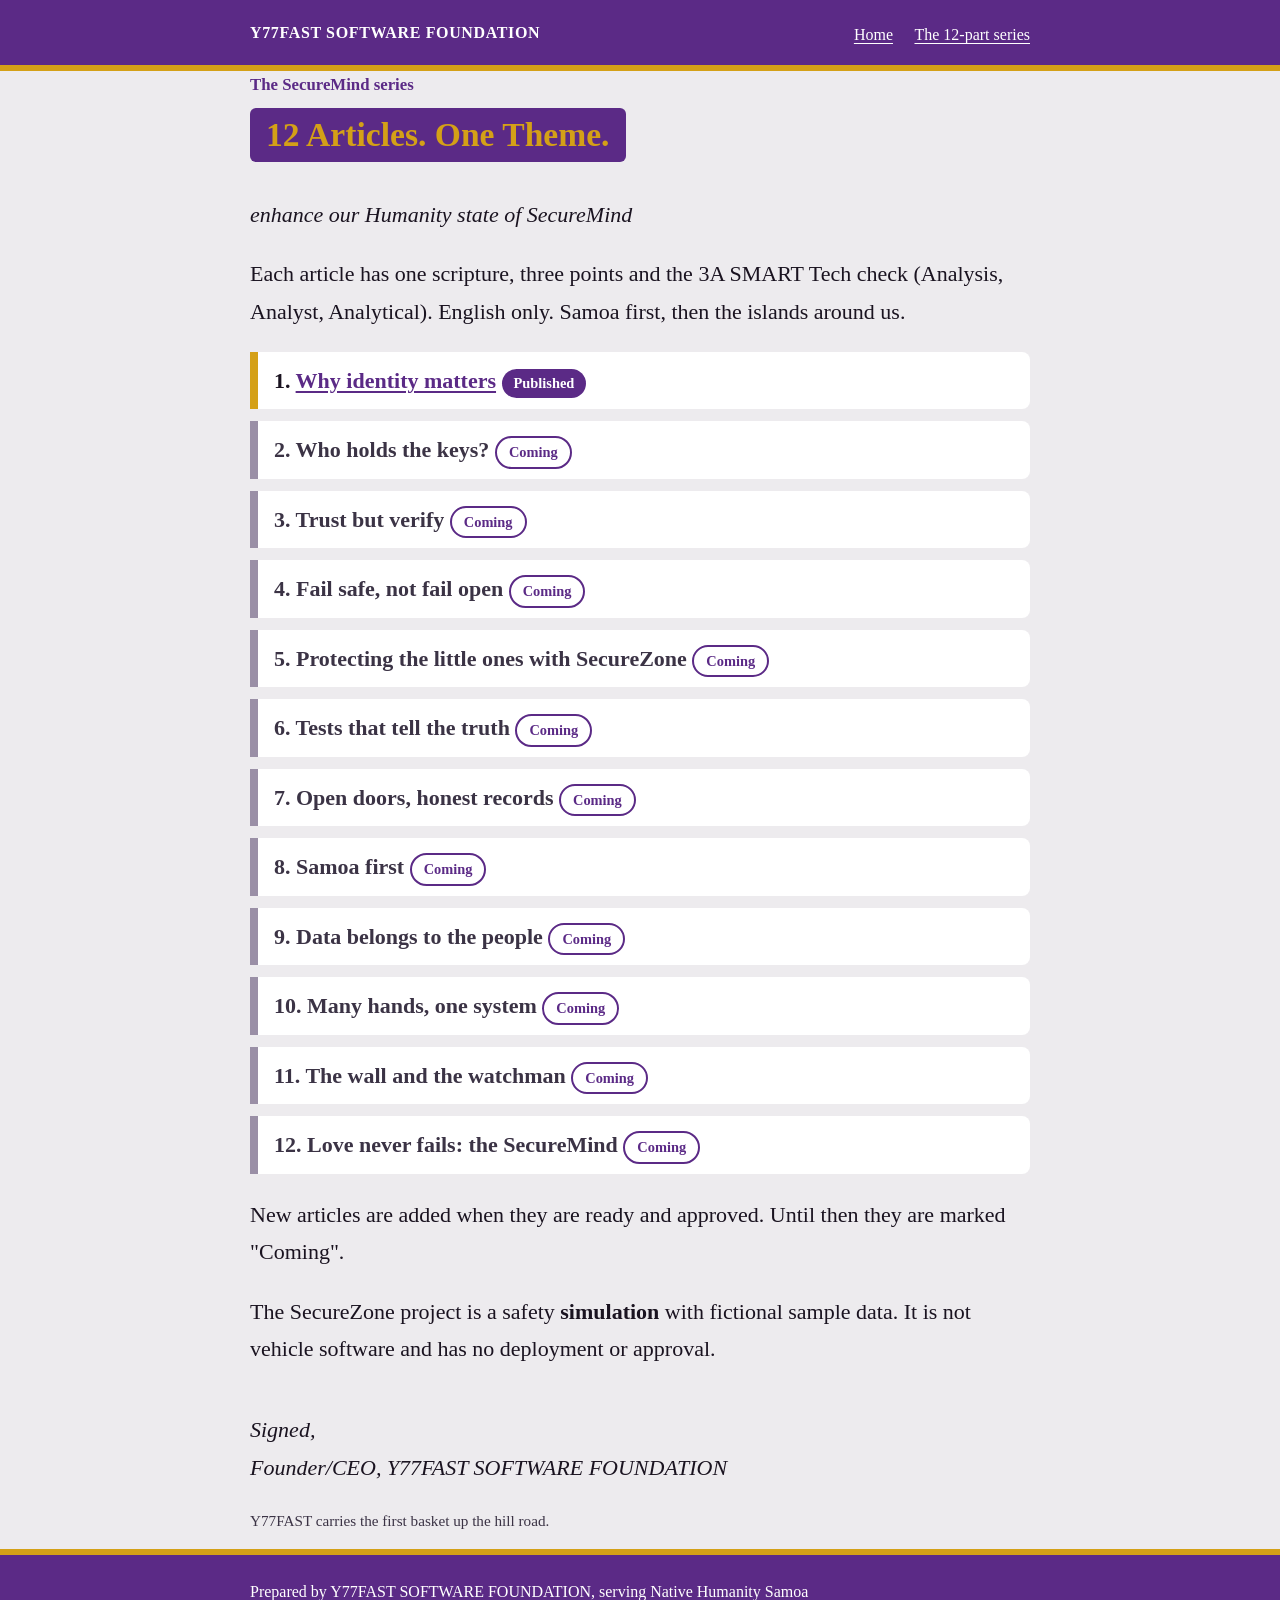
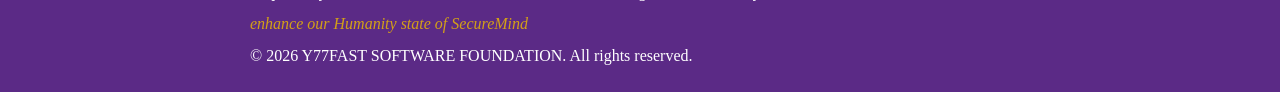
==== series.html @ 17b6fd6f "Launch Y77FAST articles: SecureMind series (Article 1)" ====
<!DOCTYPE html>
<html lang="en">
<!-- Doc ID: Y77F-SER-20261024-3d120c87 -->
<!-- Owner: Favor Figota Taueva, Founder/CEO, Y77FAST SOFTWARE FOUNDATION | © 2026 Y77FAST SOFTWARE FOUNDATION. All rights reserved. -->
<head>
<meta charset="utf-8">
<meta name="viewport" content="width=device-width, initial-scale=1">
<title>The SecureMind Series: 12 Articles | Y77FAST SOFTWARE FOUNDATION</title>
<meta name="description" content="All 12 titles in the SecureMind series from Y77FAST SOFTWARE FOUNDATION. Article 1 is published; the rest are coming.">
<meta name="author" content="Y77FAST SOFTWARE FOUNDATION">
<meta name="owner" content="Favor Figota Taueva, Founder/CEO, Y77FAST SOFTWARE FOUNDATION">
<meta name="copyright" content="© 2026 Y77FAST SOFTWARE FOUNDATION. All rights reserved.">
<meta name="publisher" content="Y77FAST SOFTWARE FOUNDATION">
<meta name="doc-id" content="Y77F-SER-20261024-3d120c87">
<link rel="stylesheet" href="assets/style.css">
</head>
<body>
<a class="skip" href="#main">Skip to content</a>
<header class="site"><div class="wrap">
<a class="brand" href="index.html">Y77FAST SOFTWARE FOUNDATION</a>
<nav aria-label="Main"><a href="index.html">Home</a> <a href="series.html">The 12-part series</a></nav>
</div></header>
<main id="main" class="wrap">
<p class="kicker">The SecureMind series</p>
<h1>12 Articles. One Theme.</h1>
<p><em>enhance our Humanity state of SecureMind</em></p>
<p>Each article has one scripture, three points and the 3A SMART Tech check (Analysis, Analyst, Analytical). English only. Samoa first, then the islands around us.</p>
<ol class="series">
<li><strong>1. <a href="articles/01-why-identity-matters.html">Why identity matters</a></strong> <span class="badge">Published</span></li>
<li class="soon"><strong>2. Who holds the keys?</strong> <span class="badge soon">Coming</span></li>
<li class="soon"><strong>3. Trust but verify</strong> <span class="badge soon">Coming</span></li>
<li class="soon"><strong>4. Fail safe, not fail open</strong> <span class="badge soon">Coming</span></li>
<li class="soon"><strong>5. Protecting the little ones with SecureZone</strong> <span class="badge soon">Coming</span></li>
<li class="soon"><strong>6. Tests that tell the truth</strong> <span class="badge soon">Coming</span></li>
<li class="soon"><strong>7. Open doors, honest records</strong> <span class="badge soon">Coming</span></li>
<li class="soon"><strong>8. Samoa first</strong> <span class="badge soon">Coming</span></li>
<li class="soon"><strong>9. Data belongs to the people</strong> <span class="badge soon">Coming</span></li>
<li class="soon"><strong>10. Many hands, one system</strong> <span class="badge soon">Coming</span></li>
<li class="soon"><strong>11. The wall and the watchman</strong> <span class="badge soon">Coming</span></li>
<li class="soon"><strong>12. Love never fails: the SecureMind</strong> <span class="badge soon">Coming</span></li>
</ol>
<p>New articles are added when they are ready and approved. Until then they are marked "Coming".</p>
<p>The SecureZone project is a safety <strong>simulation</strong> with fictional sample data. It is not vehicle software and has no deployment or approval.</p>
<p class="sig">Signed,<br>Founder/CEO, Y77FAST SOFTWARE FOUNDATION</p>
<p class="mark">Y77FAST carries the first basket up the hill road.</p>
</main>
<footer class="site"><div class="wrap">
<p class="prep">Prepared by Y77FAST SOFTWARE FOUNDATION, serving Native Humanity Samoa</p>
<p class="theme">enhance our Humanity state of SecureMind</p>
<p class="copy">© 2026 Y77FAST SOFTWARE FOUNDATION. All rights reserved.</p>
</div></footer>
</body>
</html>
---- assets/style.css ----
/* Doc ID: Y77F-CSS-20261024 | © 2026 Y77FAST SOFTWARE FOUNDATION. All rights reserved. */
:root{--bg:#EDEBEE;--ink:#1A1320;--gold:#D4A017;--purple:#5B2A86;--card:#FFFFFF}
*{box-sizing:border-box}
html{font-size:100%}
body{margin:0;background:var(--bg);color:var(--ink);font-family:Georgia,"Times New Roman",serif;font-size:22px;line-height:1.7}
.wrap{max-width:820px;margin:0 auto;padding:0 20px}
.skip{position:absolute;left:-999px}.skip:focus{left:10px;top:10px;background:#fff;padding:8px;z-index:9}
header.site{background:var(--purple);border-bottom:6px solid var(--gold)}
header.site .wrap{display:flex;flex-wrap:wrap;justify-content:space-between;align-items:center;gap:8px 24px;padding-top:14px;padding-bottom:14px}
.brand{color:#fff;font-weight:700;text-decoration:none;font-size:1.0rem;letter-spacing:.04em}
nav a{color:#fff;font-size:1rem;margin-left:16px;text-decoration:underline}
nav a:hover,nav a:focus{background:var(--gold);color:#1A1320}
main{padding-top:28px;padding-bottom:40px}
h1{color:var(--gold);background:var(--purple);display:inline-block;padding:6px 16px;border-radius:6px;font-size:2.1rem;line-height:1.25;margin:8px 0 12px}
h2{color:var(--purple);font-size:1.6rem;line-height:1.3;margin:2em 0 .4em;border-bottom:3px solid var(--gold);padding-bottom:4px}
h3{color:var(--purple);font-size:1.3rem}
p,li{max-width:70ch}
a{color:var(--purple);text-decoration:underline;text-underline-offset:3px}
a:hover,a:focus{background:var(--gold);color:#1A1320}
a:focus-visible,button:focus-visible{outline:3px solid var(--purple);outline-offset:2px}
.kicker{color:var(--purple);font-weight:700;font-size:1.05rem;margin:0}
blockquote{margin:1.2em 0;padding:14px 20px;background:var(--card);border-left:8px solid var(--gold);border-radius:0 8px 8px 0}
blockquote p{margin:.3em 0}
pre{background:#1A1320;color:#F5F0FA;padding:16px;border-radius:8px;overflow-x:auto;font-size:.8rem;line-height:1.5}
code{font-family:Consolas,Menlo,monospace;font-size:.85em}
p code,li code{background:#fff;padding:1px 6px;border-radius:4px}
table{border-collapse:collapse;width:100%;background:var(--card);margin:1em 0;font-size:1rem}
th,td{border:2px solid var(--purple);padding:10px 12px;text-align:left;vertical-align:top}
th{background:var(--purple);color:#fff}
hr{border:0;border-top:3px solid var(--gold);margin:2em 0}
.card{background:var(--card);border:2px solid var(--purple);border-radius:10px;padding:16px 22px;margin:20px 0}
.badge{display:inline-block;background:var(--purple);color:#fff;font-weight:700;font-size:.9rem;padding:2px 12px;border-radius:999px}
.badge.soon{background:#fff;color:var(--purple);border:2px solid var(--purple)}
ol.series{padding-left:0;list-style:none}
ol.series li{background:var(--card);border-left:8px solid var(--gold);margin:12px 0;padding:10px 16px;border-radius:0 8px 8px 0;max-width:none}
ol.series li.soon{border-left-color:#9a8fa6;color:#3b3345}
.sig{margin-top:2em;font-style:italic}
footer.site{background:var(--purple);color:#fff;border-top:6px solid var(--gold);padding:18px 0;font-size:1rem}
footer.site p{margin:.3em 0}
footer.site .theme{font-style:italic;color:var(--gold)}
@media (max-width:600px){body{font-size:20px}h1{font-size:1.7rem}h2{font-size:1.4rem}nav a{margin-left:0;margin-right:14px}}
.mark{font-size:.95rem;color:#3b3345}
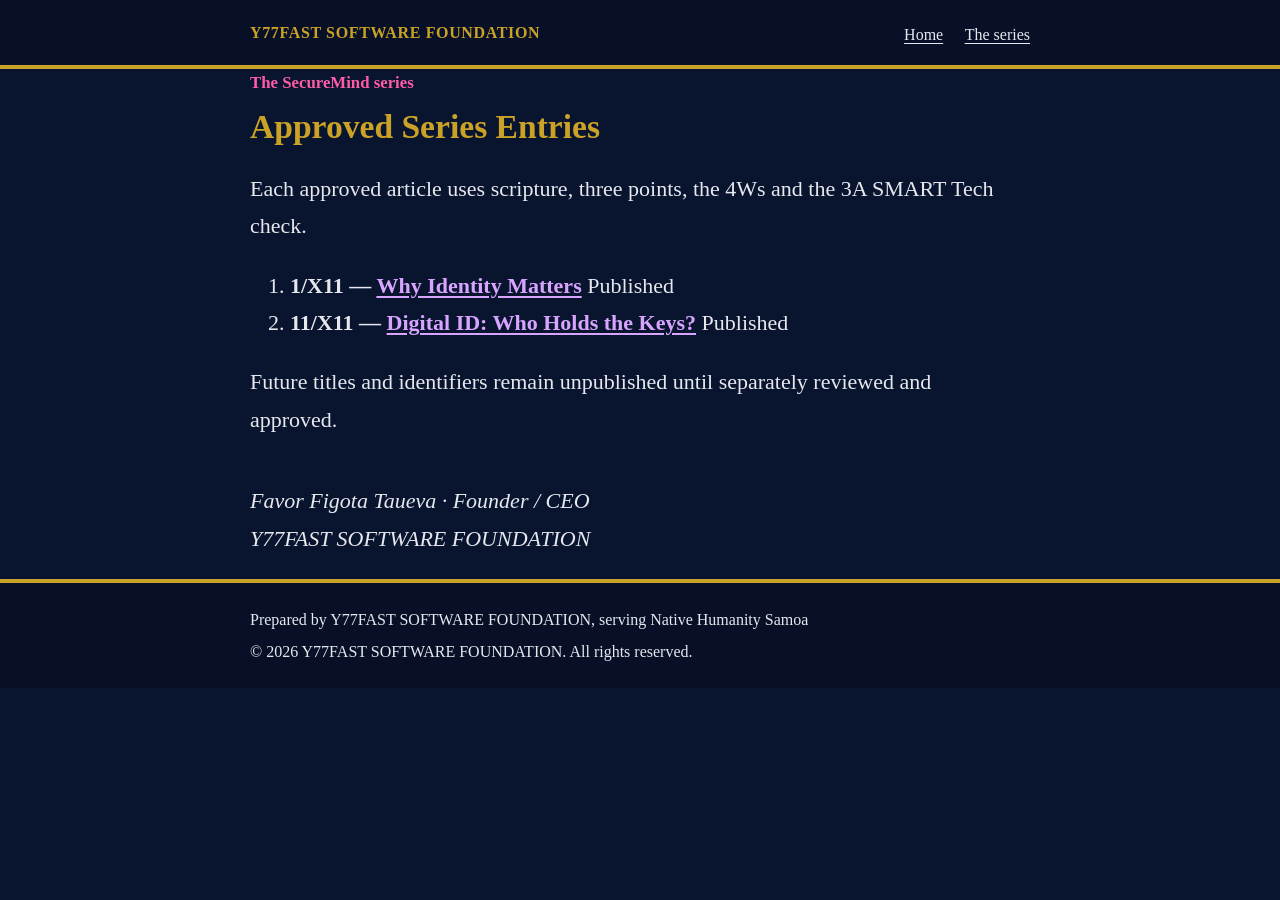
==== commit ce57c3ab: "Publish 11/X11 as web article and remove PDF" ====
--- a/series.html
+++ b/series.html
@@ -1,53 +1,7 @@
 <!DOCTYPE html>
-<html lang="en">
-<!-- Doc ID: Y77F-SER-20261024-3d120c87 -->
-<!-- Owner: Favor Figota Taueva, Founder/CEO, Y77FAST SOFTWARE FOUNDATION | © 2026 Y77FAST SOFTWARE FOUNDATION. All rights reserved. -->
-<head>
-<meta charset="utf-8">
-<meta name="viewport" content="width=device-width, initial-scale=1">
-<title>The SecureMind Series: 12 Articles | Y77FAST SOFTWARE FOUNDATION</title>
-<meta name="description" content="All 12 titles in the SecureMind series from Y77FAST SOFTWARE FOUNDATION. Article 1 is published; the rest are coming.">
-<meta name="author" content="Y77FAST SOFTWARE FOUNDATION">
-<meta name="owner" content="Favor Figota Taueva, Founder/CEO, Y77FAST SOFTWARE FOUNDATION">
-<meta name="copyright" content="© 2026 Y77FAST SOFTWARE FOUNDATION. All rights reserved.">
-<meta name="publisher" content="Y77FAST SOFTWARE FOUNDATION">
-<meta name="doc-id" content="Y77F-SER-20261024-3d120c87">
-<link rel="stylesheet" href="assets/style.css">
-</head>
-<body>
-<a class="skip" href="#main">Skip to content</a>
-<header class="site"><div class="wrap">
-<a class="brand" href="index.html">Y77FAST SOFTWARE FOUNDATION</a>
-<nav aria-label="Main"><a href="index.html">Home</a> <a href="series.html">The 12-part series</a></nav>
-</div></header>
-<main id="main" class="wrap">
-<p class="kicker">The SecureMind series</p>
-<h1>12 Articles. One Theme.</h1>
-<p><em>enhance our Humanity state of SecureMind</em></p>
-<p>Each article has one scripture, three points and the 3A SMART Tech check (Analysis, Analyst, Analytical). English only. Samoa first, then the islands around us.</p>
-<ol class="series">
-<li><strong>1. <a href="articles/01-why-identity-matters.html">Why identity matters</a></strong> <span class="badge">Published</span></li>
-<li class="soon"><strong>2. Who holds the keys?</strong> <span class="badge soon">Coming</span></li>
-<li class="soon"><strong>3. Trust but verify</strong> <span class="badge soon">Coming</span></li>
-<li class="soon"><strong>4. Fail safe, not fail open</strong> <span class="badge soon">Coming</span></li>
-<li class="soon"><strong>5. Protecting the little ones with SecureZone</strong> <span class="badge soon">Coming</span></li>
-<li class="soon"><strong>6. Tests that tell the truth</strong> <span class="badge soon">Coming</span></li>
-<li class="soon"><strong>7. Open doors, honest records</strong> <span class="badge soon">Coming</span></li>
-<li class="soon"><strong>8. Samoa first</strong> <span class="badge soon">Coming</span></li>
-<li class="soon"><strong>9. Data belongs to the people</strong> <span class="badge soon">Coming</span></li>
-<li class="soon"><strong>10. Many hands, one system</strong> <span class="badge soon">Coming</span></li>
-<li class="soon"><strong>11. The wall and the watchman</strong> <span class="badge soon">Coming</span></li>
-<li class="soon"><strong>12. Love never fails: the SecureMind</strong> <span class="badge soon">Coming</span></li>
-</ol>
-<p>New articles are added when they are ready and approved. Until then they are marked "Coming".</p>
-<p>The SecureZone project is a safety <strong>simulation</strong> with fictional sample data. It is not vehicle software and has no deployment or approval.</p>
-<p class="sig">Signed,<br>Founder/CEO, Y77FAST SOFTWARE FOUNDATION</p>
-<p class="mark">Y77FAST carries the first basket up the hill road.</p>
-</main>
-<footer class="site"><div class="wrap">
-<p class="prep">Prepared by Y77FAST SOFTWARE FOUNDATION, serving Native Humanity Samoa</p>
-<p class="theme">enhance our Humanity state of SecureMind</p>
-<p class="copy">© 2026 Y77FAST SOFTWARE FOUNDATION. All rights reserved.</p>
-</div></footer>
-</body>
-</html>
+<html lang="en"><head><meta charset="utf-8"><meta name="viewport" content="width=device-width,initial-scale=1"><title>The SecureMind Series | Y77FAST SOFTWARE FOUNDATION</title><meta name="description" content="Approved SecureMind series entries from Y77FAST SOFTWARE FOUNDATION."><link rel="stylesheet" href="assets/style.css"></head>
+<body><a class="skip" href="#main">Skip to content</a><header class="site"><div class="wrap"><a class="brand" href="index.html">Y77FAST SOFTWARE FOUNDATION</a><nav><a href="index.html">Home</a> <a href="series.html">The series</a></nav></div></header>
+<main id="main" class="wrap"><p class="kicker">The SecureMind series</p><h1>Approved Series Entries</h1><p>Each approved article uses scripture, three points, the 4Ws and the 3A SMART Tech check.</p>
+<ol class="series"><li><strong>1/X11 — <a href="articles/01-why-identity-matters.html">Why Identity Matters</a></strong> <span class="badge">Published</span></li><li><strong>11/X11 — <a href="articles/11-x11-who-holds-the-keys.html">Digital ID: Who Holds the Keys?</a></strong> <span class="badge">Published</span></li></ol>
+<p>Future titles and identifiers remain unpublished until separately reviewed and approved.</p><p class="sig">Favor Figota Taueva · Founder / CEO<br>Y77FAST SOFTWARE FOUNDATION</p></main>
+<footer class="site"><div class="wrap"><p>Prepared by Y77FAST SOFTWARE FOUNDATION, serving Native Humanity Samoa</p><p>© 2026 Y77FAST SOFTWARE FOUNDATION. All rights reserved.</p></div></footer></body></html>
--- a/assets/style.css
+++ b/assets/style.css
@@ -1,42 +1,36 @@
 /* Doc ID: Y77F-CSS-20261024 | © 2026 Y77FAST SOFTWARE FOUNDATION. All rights reserved. */
-:root{--bg:#EDEBEE;--ink:#1A1320;--gold:#D4A017;--purple:#5B2A86;--card:#FFFFFF}
+:root{--bg:#09142F;--ink:#E6E8EE;--gold:#C9A227;--purple:#B56BFF;--pink:#FF5CA8;--card:#121E3A;--muted:#B9BFCE}
 *{box-sizing:border-box}
 html{font-size:100%}
 body{margin:0;background:var(--bg);color:var(--ink);font-family:Georgia,"Times New Roman",serif;font-size:22px;line-height:1.7}
 .wrap{max-width:820px;margin:0 auto;padding:0 20px}
 .skip{position:absolute;left:-999px}.skip:focus{left:10px;top:10px;background:#fff;padding:8px;z-index:9}
-header.site{background:var(--purple);border-bottom:6px solid var(--gold)}
+header.site{background:#071027;border-bottom:4px solid var(--gold)}
 header.site .wrap{display:flex;flex-wrap:wrap;justify-content:space-between;align-items:center;gap:8px 24px;padding-top:14px;padding-bottom:14px}
-.brand{color:#fff;font-weight:700;text-decoration:none;font-size:1.0rem;letter-spacing:.04em}
-nav a{color:#fff;font-size:1rem;margin-left:16px;text-decoration:underline}
-nav a:hover,nav a:focus{background:var(--gold);color:#1A1320}
+.brand{color:var(--gold);font-weight:700;text-decoration:none;font-size:1.0rem;letter-spacing:.04em}
+nav a{color:var(--ink);font-size:1rem;margin-left:16px;text-decoration:underline}
+nav a:hover,nav a:focus{background:var(--gold);color:#09142F}
 main{padding-top:28px;padding-bottom:40px}
-h1{color:var(--gold);background:var(--purple);display:inline-block;padding:6px 16px;border-radius:6px;font-size:2.1rem;line-height:1.25;margin:8px 0 12px}
-h2{color:var(--purple);font-size:1.6rem;line-height:1.3;margin:2em 0 .4em;border-bottom:3px solid var(--gold);padding-bottom:4px}
-h3{color:var(--purple);font-size:1.3rem}
+h1{color:var(--gold);display:block;padding:0;font-size:2.1rem;line-height:1.25;margin:8px 0 12px}
+h2{color:var(--purple);font-size:1.6rem;line-height:1.3;margin:2em 0 .4em;border-bottom:2px solid var(--pink);padding-bottom:4px}
+h2.pink{color:var(--pink)}
 p,li{max-width:70ch}
-a{color:var(--purple);text-decoration:underline;text-underline-offset:3px}
-a:hover,a:focus{background:var(--gold);color:#1A1320}
+a{color:#D7A5FF;text-decoration:underline;text-underline-offset:3px}
+a:hover,a:focus{background:var(--gold);color:#09142F}
 a:focus-visible,button:focus-visible{outline:3px solid var(--purple);outline-offset:2px}
-.kicker{color:var(--purple);font-weight:700;font-size:1.05rem;margin:0}
+.kicker{color:var(--pink);font-weight:700;font-size:1.05rem;margin:0}
+.subtitle{color:var(--purple);font-size:1.15rem}
 blockquote{margin:1.2em 0;padding:14px 20px;background:var(--card);border-left:8px solid var(--gold);border-radius:0 8px 8px 0}
 blockquote p{margin:.3em 0}
-pre{background:#1A1320;color:#F5F0FA;padding:16px;border-radius:8px;overflow-x:auto;font-size:.8rem;line-height:1.5}
-code{font-family:Consolas,Menlo,monospace;font-size:.85em}
-p code,li code{background:#fff;padding:1px 6px;border-radius:4px}
 table{border-collapse:collapse;width:100%;background:var(--card);margin:1em 0;font-size:1rem}
 th,td{border:2px solid var(--purple);padding:10px 12px;text-align:left;vertical-align:top}
-th{background:var(--purple);color:#fff}
-hr{border:0;border-top:3px solid var(--gold);margin:2em 0}
-.card{background:var(--card);border:2px solid var(--purple);border-radius:10px;padding:16px 22px;margin:20px 0}
-.badge{display:inline-block;background:var(--purple);color:#fff;font-weight:700;font-size:.9rem;padding:2px 12px;border-radius:999px}
-.badge.soon{background:#fff;color:var(--purple);border:2px solid var(--purple)}
-ol.series{padding-left:0;list-style:none}
-ol.series li{background:var(--card);border-left:8px solid var(--gold);margin:12px 0;padding:10px 16px;border-radius:0 8px 8px 0;max-width:none}
-ol.series li.soon{border-left-color:#9a8fa6;color:#3b3345}
+th{background:#3A2462;color:var(--ink)}
 .sig{margin-top:2em;font-style:italic}
-footer.site{background:var(--purple);color:#fff;border-top:6px solid var(--gold);padding:18px 0;font-size:1rem}
+footer.site{background:#071027;color:var(--ink);border-top:4px solid var(--gold);padding:18px 0;font-size:1rem}
 footer.site p{margin:.3em 0}
 footer.site .theme{font-style:italic;color:var(--gold)}
 @media (max-width:600px){body{font-size:20px}h1{font-size:1.7rem}h2{font-size:1.4rem}nav a{margin-left:0;margin-right:14px}}
-.mark{font-size:.95rem;color:#3b3345}
+.facts{background:var(--card);border:2px solid var(--gold);margin:1.2em 0}
+.facts div{display:grid;grid-template-columns:minmax(9rem,1fr) 3fr;border-bottom:1px solid #33405F;padding:.6em .8em}
+.facts div:last-child{border-bottom:0}.facts dt{color:var(--muted);font-weight:700}.facts dd{margin:0}
+.disclaimer{border-color:var(--gold)}
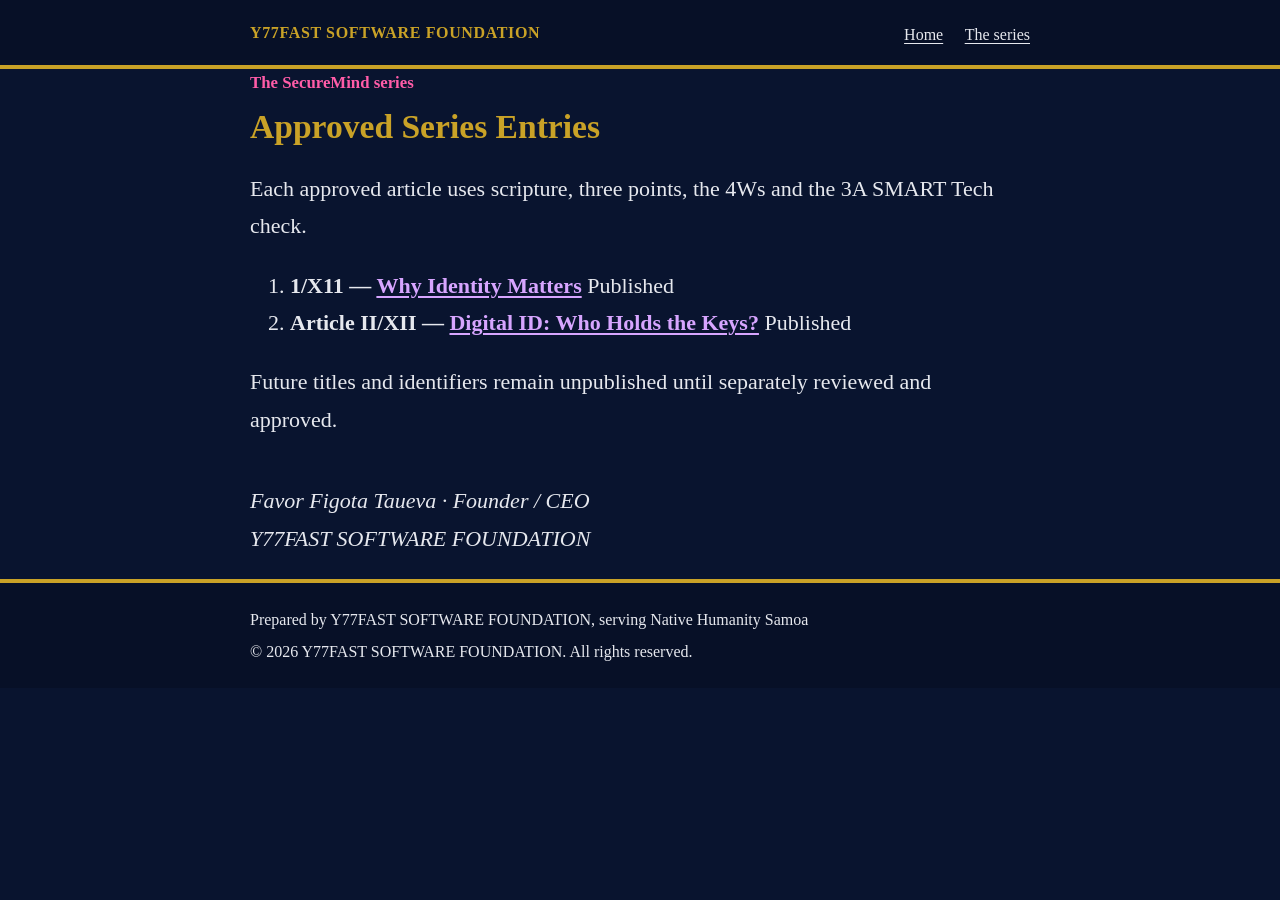
==== commit 958c91c5: "Article II/XII: Roman numeral labels and section numbers" ====
--- a/series.html
+++ b/series.html
@@ -2,6 +2,6 @@
 <html lang="en"><head><meta charset="utf-8"><meta name="viewport" content="width=device-width,initial-scale=1"><title>The SecureMind Series | Y77FAST SOFTWARE FOUNDATION</title><meta name="description" content="Approved SecureMind series entries from Y77FAST SOFTWARE FOUNDATION."><link rel="stylesheet" href="assets/style.css"></head>
 <body><a class="skip" href="#main">Skip to content</a><header class="site"><div class="wrap"><a class="brand" href="index.html">Y77FAST SOFTWARE FOUNDATION</a><nav><a href="index.html">Home</a> <a href="series.html">The series</a></nav></div></header>
 <main id="main" class="wrap"><p class="kicker">The SecureMind series</p><h1>Approved Series Entries</h1><p>Each approved article uses scripture, three points, the 4Ws and the 3A SMART Tech check.</p>
-<ol class="series"><li><strong>1/X11 — <a href="articles/01-why-identity-matters.html">Why Identity Matters</a></strong> <span class="badge">Published</span></li><li><strong>11/X11 — <a href="articles/11-x11-who-holds-the-keys.html">Digital ID: Who Holds the Keys?</a></strong> <span class="badge">Published</span></li></ol>
+<ol class="series"><li><strong>1/X11 — <a href="articles/01-why-identity-matters.html">Why Identity Matters</a></strong> <span class="badge">Published</span></li><li><strong>Article II/XII — <a href="articles/11-x11-who-holds-the-keys.html">Digital ID: Who Holds the Keys?</a></strong> <span class="badge">Published</span></li></ol>
 <p>Future titles and identifiers remain unpublished until separately reviewed and approved.</p><p class="sig">Favor Figota Taueva · Founder / CEO<br>Y77FAST SOFTWARE FOUNDATION</p></main>
 <footer class="site"><div class="wrap"><p>Prepared by Y77FAST SOFTWARE FOUNDATION, serving Native Humanity Samoa</p><p>© 2026 Y77FAST SOFTWARE FOUNDATION. All rights reserved.</p></div></footer></body></html>
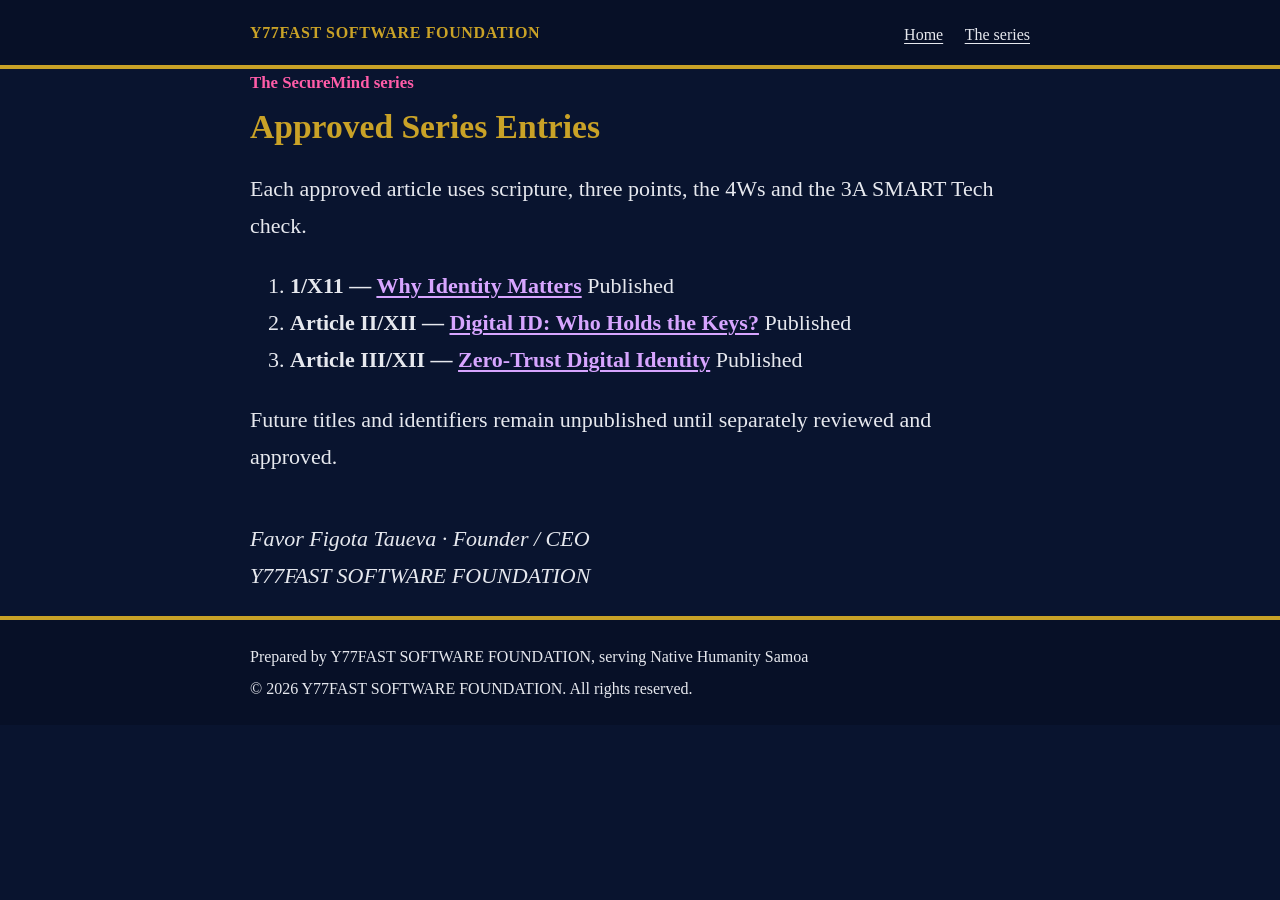
==== commit de649987: "Add Article III/XII: Zero-Trust Digital Identity slides I/VII–VII/VII" ====
--- a/series.html
+++ b/series.html
@@ -2,6 +2,6 @@
 <html lang="en"><head><meta charset="utf-8"><meta name="viewport" content="width=device-width,initial-scale=1"><title>The SecureMind Series | Y77FAST SOFTWARE FOUNDATION</title><meta name="description" content="Approved SecureMind series entries from Y77FAST SOFTWARE FOUNDATION."><link rel="stylesheet" href="assets/style.css"></head>
 <body><a class="skip" href="#main">Skip to content</a><header class="site"><div class="wrap"><a class="brand" href="index.html">Y77FAST SOFTWARE FOUNDATION</a><nav><a href="index.html">Home</a> <a href="series.html">The series</a></nav></div></header>
 <main id="main" class="wrap"><p class="kicker">The SecureMind series</p><h1>Approved Series Entries</h1><p>Each approved article uses scripture, three points, the 4Ws and the 3A SMART Tech check.</p>
-<ol class="series"><li><strong>1/X11 — <a href="articles/01-why-identity-matters.html">Why Identity Matters</a></strong> <span class="badge">Published</span></li><li><strong>Article II/XII — <a href="articles/11-x11-who-holds-the-keys.html">Digital ID: Who Holds the Keys?</a></strong> <span class="badge">Published</span></li></ol>
+<ol class="series"><li><strong>1/X11 — <a href="articles/01-why-identity-matters.html">Why Identity Matters</a></strong> <span class="badge">Published</span></li><li><strong>Article II/XII — <a href="articles/11-x11-who-holds-the-keys.html">Digital ID: Who Holds the Keys?</a></strong> <span class="badge">Published</span></li><li><strong>Article III/XII — <a href="articles/111-x11-zero-trust-digital-identity.html">Zero-Trust Digital Identity</a></strong> <span class="badge">Published</span></li></ol>
 <p>Future titles and identifiers remain unpublished until separately reviewed and approved.</p><p class="sig">Favor Figota Taueva · Founder / CEO<br>Y77FAST SOFTWARE FOUNDATION</p></main>
 <footer class="site"><div class="wrap"><p>Prepared by Y77FAST SOFTWARE FOUNDATION, serving Native Humanity Samoa</p><p>© 2026 Y77FAST SOFTWARE FOUNDATION. All rights reserved.</p></div></footer></body></html>
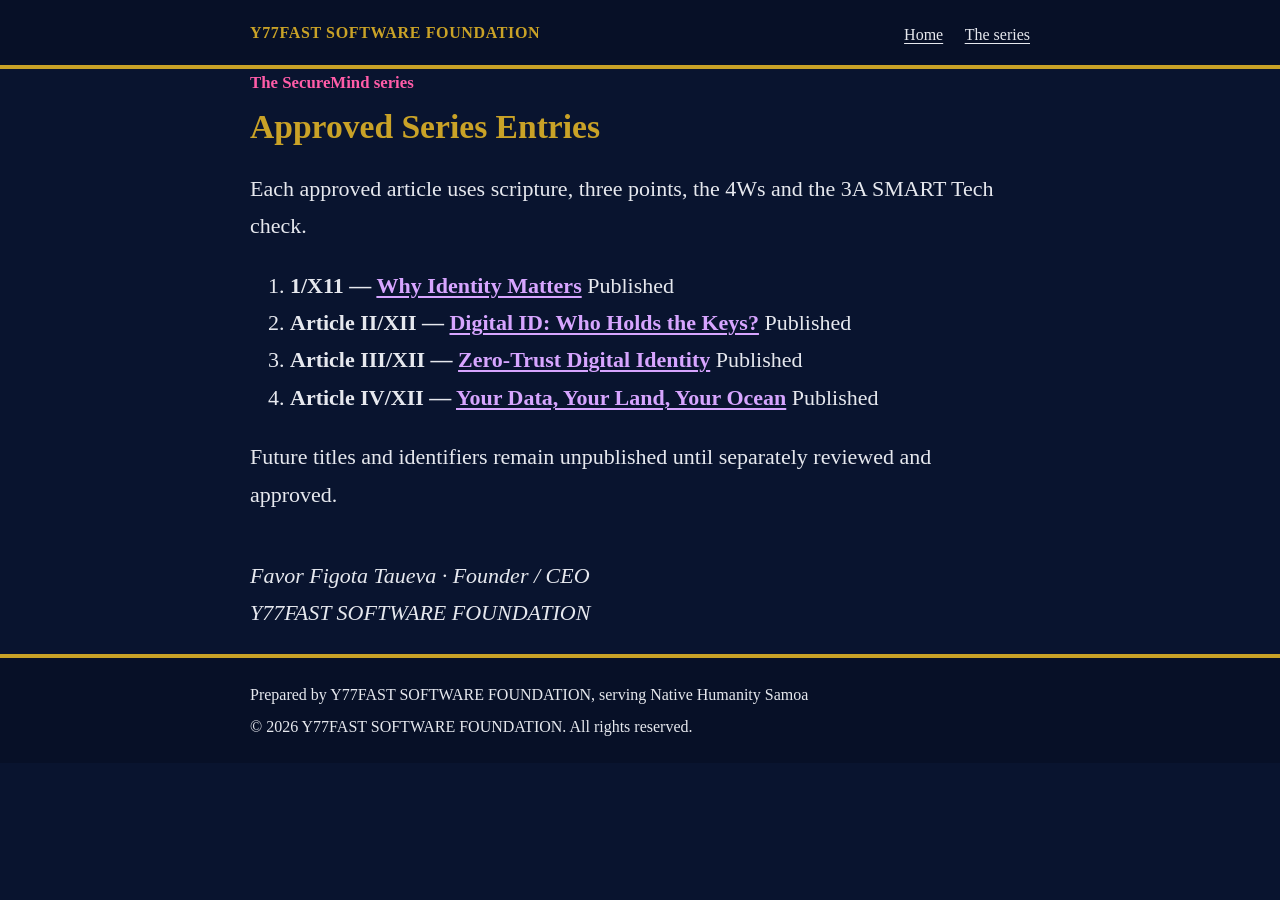
==== commit 41ae881e: "Add Article IV/XII: Your Data, Your Land, Your Ocean slides I/V–V/V" ====
--- a/series.html
+++ b/series.html
@@ -2,6 +2,6 @@
 <html lang="en"><head><meta charset="utf-8"><meta name="viewport" content="width=device-width,initial-scale=1"><title>The SecureMind Series | Y77FAST SOFTWARE FOUNDATION</title><meta name="description" content="Approved SecureMind series entries from Y77FAST SOFTWARE FOUNDATION."><link rel="stylesheet" href="assets/style.css"></head>
 <body><a class="skip" href="#main">Skip to content</a><header class="site"><div class="wrap"><a class="brand" href="index.html">Y77FAST SOFTWARE FOUNDATION</a><nav><a href="index.html">Home</a> <a href="series.html">The series</a></nav></div></header>
 <main id="main" class="wrap"><p class="kicker">The SecureMind series</p><h1>Approved Series Entries</h1><p>Each approved article uses scripture, three points, the 4Ws and the 3A SMART Tech check.</p>
-<ol class="series"><li><strong>1/X11 — <a href="articles/01-why-identity-matters.html">Why Identity Matters</a></strong> <span class="badge">Published</span></li><li><strong>Article II/XII — <a href="articles/11-x11-who-holds-the-keys.html">Digital ID: Who Holds the Keys?</a></strong> <span class="badge">Published</span></li><li><strong>Article III/XII — <a href="articles/111-x11-zero-trust-digital-identity.html">Zero-Trust Digital Identity</a></strong> <span class="badge">Published</span></li></ol>
+<ol class="series"><li><strong>1/X11 — <a href="articles/01-why-identity-matters.html">Why Identity Matters</a></strong> <span class="badge">Published</span></li><li><strong>Article II/XII — <a href="articles/11-x11-who-holds-the-keys.html">Digital ID: Who Holds the Keys?</a></strong> <span class="badge">Published</span></li><li><strong>Article III/XII — <a href="articles/iii-xii-zero-trust-digital-identity.html">Zero-Trust Digital Identity</a></strong> <span class="badge">Published</span></li><li><strong>Article IV/XII — <a href="articles/iv-xii-your-data-your-land-your-ocean.html">Your Data, Your Land, Your Ocean</a></strong> <span class="badge">Published</span></li></ol>
 <p>Future titles and identifiers remain unpublished until separately reviewed and approved.</p><p class="sig">Favor Figota Taueva · Founder / CEO<br>Y77FAST SOFTWARE FOUNDATION</p></main>
 <footer class="site"><div class="wrap"><p>Prepared by Y77FAST SOFTWARE FOUNDATION, serving Native Humanity Samoa</p><p>© 2026 Y77FAST SOFTWARE FOUNDATION. All rights reserved.</p></div></footer></body></html>
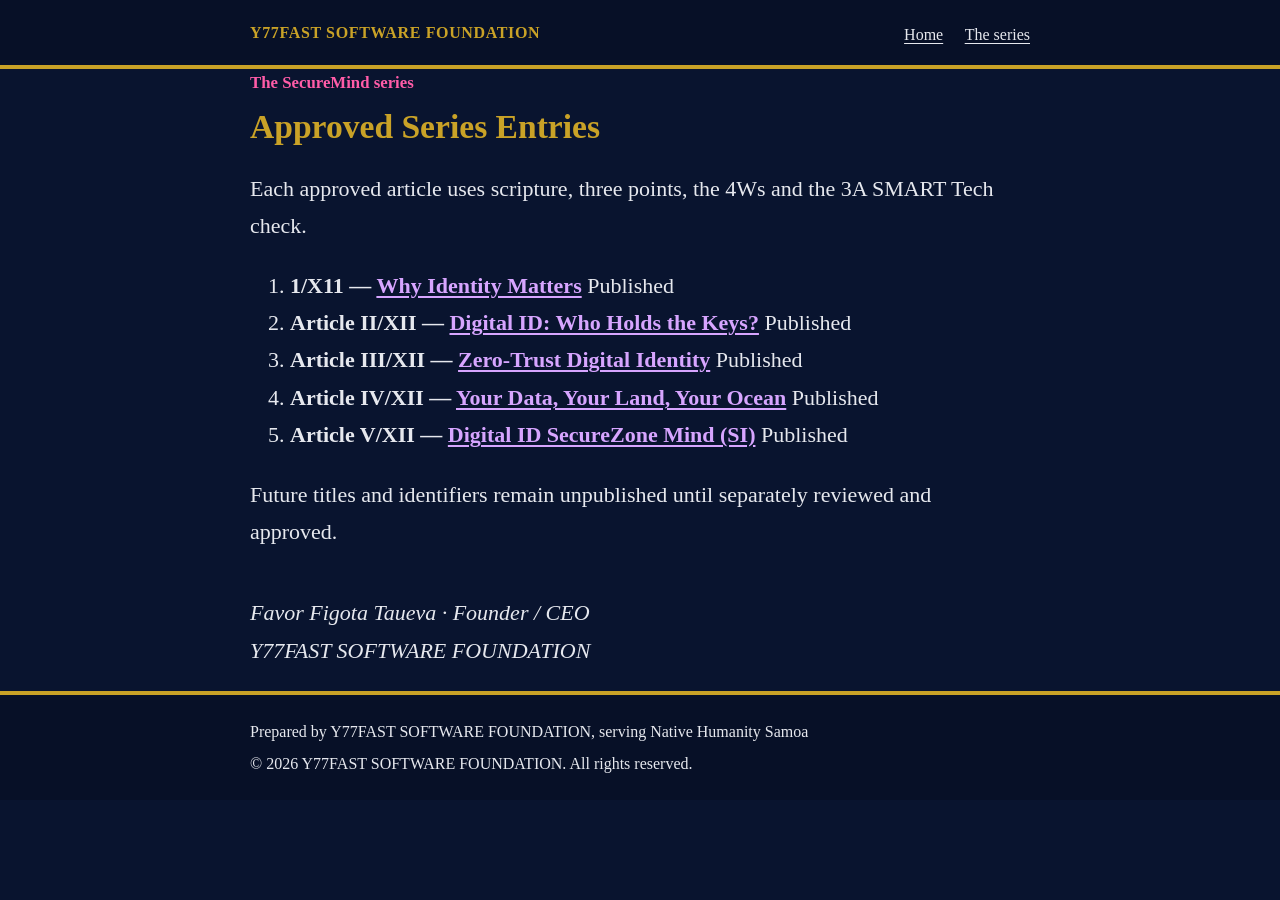
==== commit 22fb9a52: "Add Article V/XII: Digital ID SecureZone Mind (SI) slides I/VI–VI/VI" ====
--- a/series.html
+++ b/series.html
@@ -2,6 +2,6 @@
 <html lang="en"><head><meta charset="utf-8"><meta name="viewport" content="width=device-width,initial-scale=1"><title>The SecureMind Series | Y77FAST SOFTWARE FOUNDATION</title><meta name="description" content="Approved SecureMind series entries from Y77FAST SOFTWARE FOUNDATION."><link rel="stylesheet" href="assets/style.css"></head>
 <body><a class="skip" href="#main">Skip to content</a><header class="site"><div class="wrap"><a class="brand" href="index.html">Y77FAST SOFTWARE FOUNDATION</a><nav><a href="index.html">Home</a> <a href="series.html">The series</a></nav></div></header>
 <main id="main" class="wrap"><p class="kicker">The SecureMind series</p><h1>Approved Series Entries</h1><p>Each approved article uses scripture, three points, the 4Ws and the 3A SMART Tech check.</p>
-<ol class="series"><li><strong>1/X11 — <a href="articles/01-why-identity-matters.html">Why Identity Matters</a></strong> <span class="badge">Published</span></li><li><strong>Article II/XII — <a href="articles/11-x11-who-holds-the-keys.html">Digital ID: Who Holds the Keys?</a></strong> <span class="badge">Published</span></li><li><strong>Article III/XII — <a href="articles/iii-xii-zero-trust-digital-identity.html">Zero-Trust Digital Identity</a></strong> <span class="badge">Published</span></li><li><strong>Article IV/XII — <a href="articles/iv-xii-your-data-your-land-your-ocean.html">Your Data, Your Land, Your Ocean</a></strong> <span class="badge">Published</span></li></ol>
+<ol class="series"><li><strong>1/X11 — <a href="articles/01-why-identity-matters.html">Why Identity Matters</a></strong> <span class="badge">Published</span></li><li><strong>Article II/XII — <a href="articles/11-x11-who-holds-the-keys.html">Digital ID: Who Holds the Keys?</a></strong> <span class="badge">Published</span></li><li><strong>Article III/XII — <a href="articles/iii-xii-zero-trust-digital-identity.html">Zero-Trust Digital Identity</a></strong> <span class="badge">Published</span></li><li><strong>Article IV/XII — <a href="articles/iv-xii-your-data-your-land-your-ocean.html">Your Data, Your Land, Your Ocean</a></strong> <span class="badge">Published</span></li><li><strong>Article V/XII — <a href="articles/v-xii-digital-id-securezone-mind.html">Digital ID SecureZone Mind (SI)</a></strong> <span class="badge">Published</span></li></ol>
 <p>Future titles and identifiers remain unpublished until separately reviewed and approved.</p><p class="sig">Favor Figota Taueva · Founder / CEO<br>Y77FAST SOFTWARE FOUNDATION</p></main>
 <footer class="site"><div class="wrap"><p>Prepared by Y77FAST SOFTWARE FOUNDATION, serving Native Humanity Samoa</p><p>© 2026 Y77FAST SOFTWARE FOUNDATION. All rights reserved.</p></div></footer></body></html>
